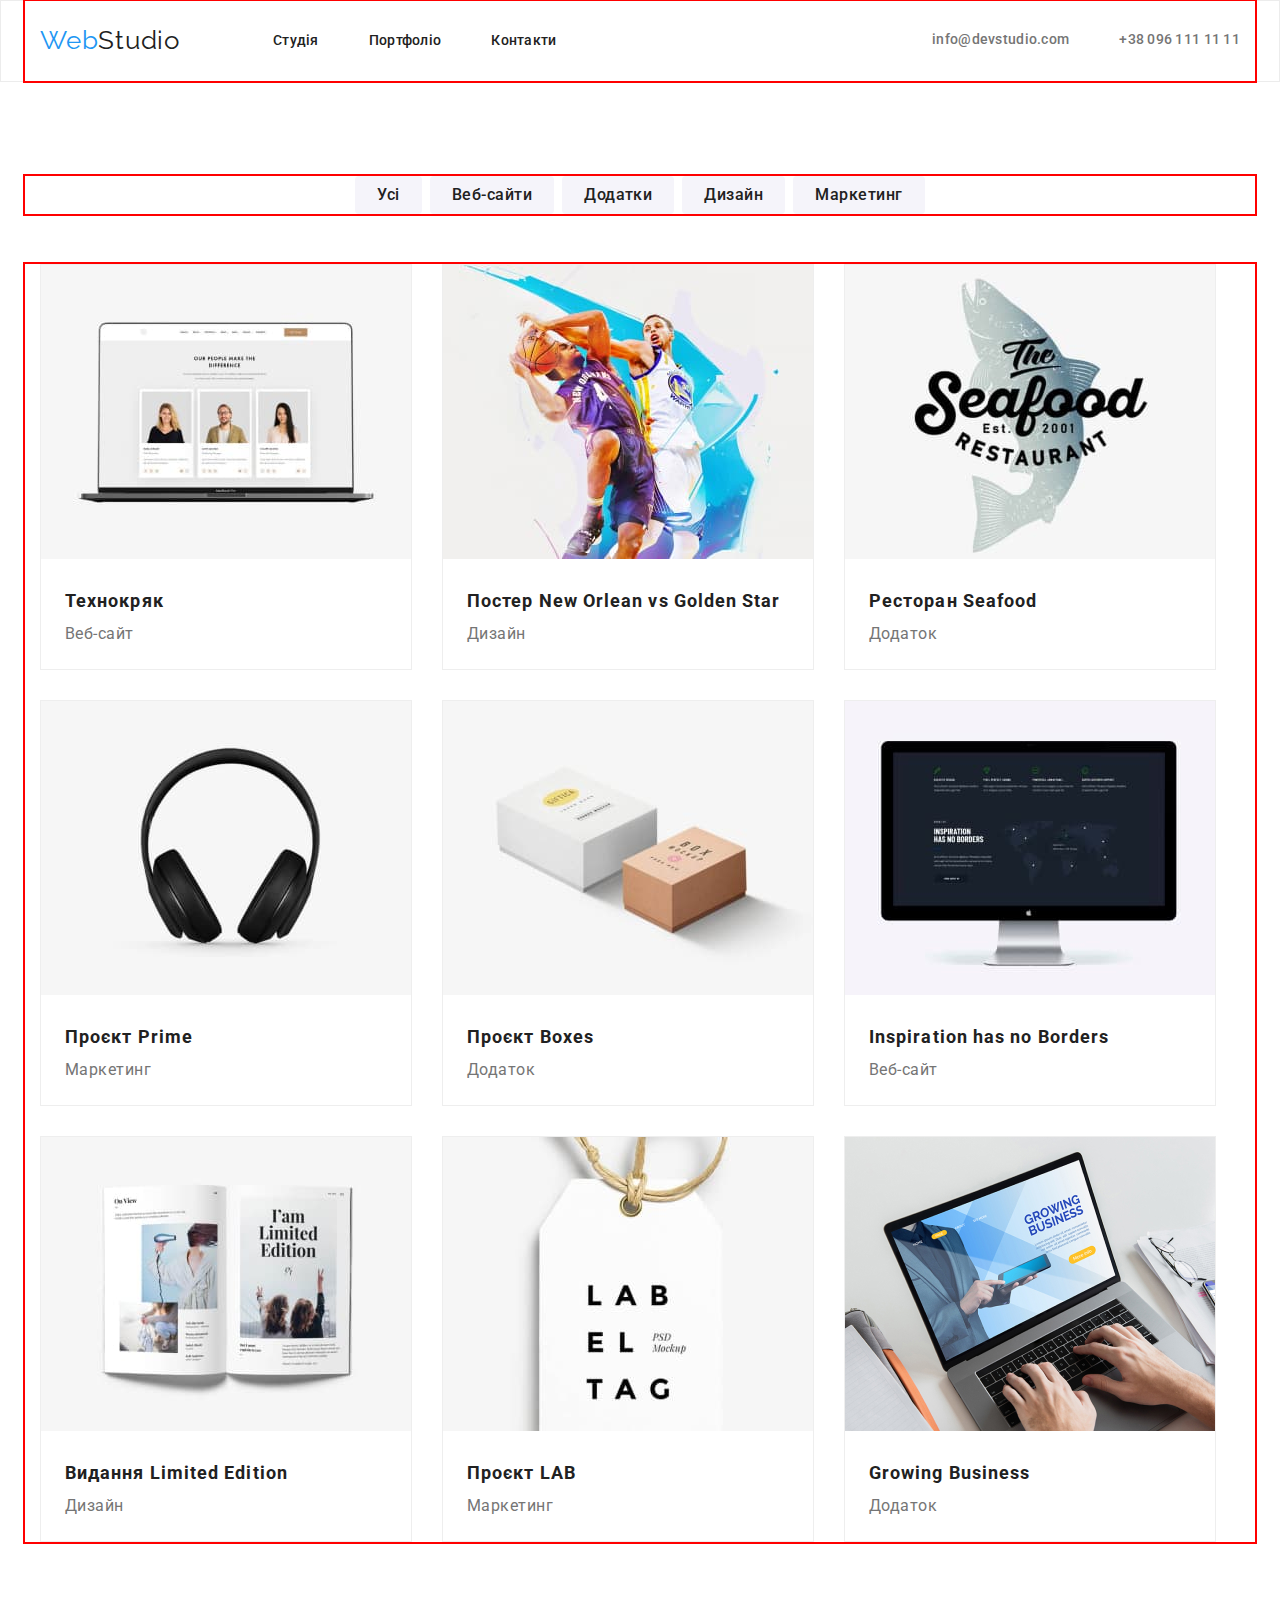
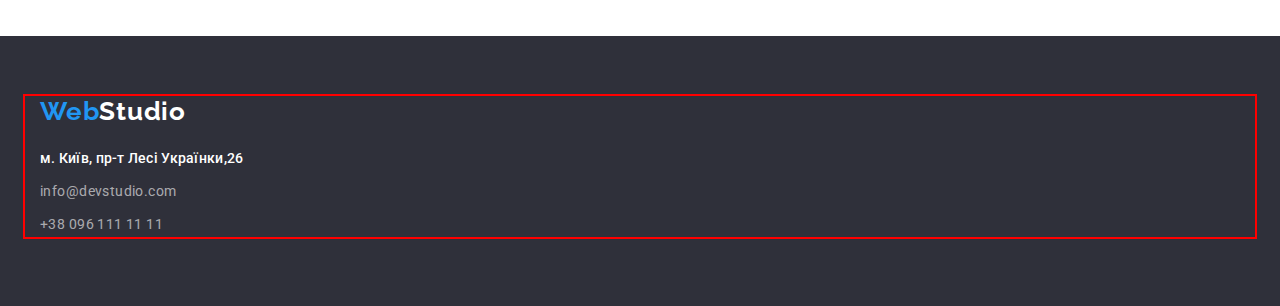
==== portfolio.html @ 54455fb8 "icons-svg" ====
<!DOCTYPE html>
<html lang="uk">
<head>
    <meta charset="UTF-8">
    <meta http-equiv="X-UA-Compatible" content="IE=edge">
    <meta name="viewport" content="width=device-width, initial-scale=1.0">
    <title>Портфоліо</title>
    <link rel="preconnect" href="https://fonts.googleapis.com">
    <link rel="preconnect" href="https://fonts.gstatic.com" crossorigin>
    <link href="https://fonts.googleapis.com/css2?family=Raleway:wght@700&family=Roboto:wght@400;500;700;900&display=swap"
    rel="stylesheet">
    <link rel="stylesheet" href="https://cdnjs.cloudflare.com/ajax/libs/modern-normalize/1.1.0/modern-normalize.min.css"
        integrity="sha512-wpPYUAdjBVSE4KJnH1VR1HeZfpl1ub8YT/NKx4PuQ5NmX2tKuGu6U/JRp5y+Y8XG2tV+wKQpNHVUX03MfMFn9Q=="
        crossorigin="anonymous" referrerpolicy="no-referrer" />
    <link rel="stylesheet" href="./css/styles.css">
</head>
<body>
    <!--Вкрхня лінія-->
    <header class="header">
        <div class="container header-container">
            <a href="./index.html" class="logo"><span class="accent">Web</span>Studio</a>
            <nav class="navigation">
                <ul class="header-nav">
                    <li>
                        <a class="header-nav-link" href="">Студія</a>
                    </li>
                    <li><a class="header-nav-link" class="header-nav-link" href="./portfolio.html">Портфоліо</a></li>
                    <li>
                        <a class="header-nav-link" href="">Контакти</a>
                    </li>
                </ul>
            </nav>
            <ul class="list header-contact-list">
                <li>
                    <a class="header-contact-link" href="mailto:info@devstudio.com">info@devstudio.com</a>
                </li>
                <li>
                    <a class="header-contact-link" href="tel:+380961111111">+38 096 111 11 11</a>
                </li>
            </ul>
        </div>
    
    </header>
    <main>
        <!--Фільтри-->
        <section class="filters">
        <!-- <h1>Головна</h1> -->
        <div class="container">
          <ul class="list-portfolio">
                <li><button class="filters-btn" type="button">Усі</button></li>
                <li><button class="filters-btn"type="button">Веб-сайти</button></li>
                <li><button class="filters-btn"type="button">Додатки</button></li>
                <li><button class="filters-btn"type="button">Дизайн</button></li>
                <li><button class="filters-btn" type="button">Маркетинг</button></li>
                </ul>
        </div>
        <div class="container">
            <ul class="list">
    <li class="varieties">
        <a class="options">
        <img src="images/tehno.jpg" alt="ноутбук" width="370" height="294">
        <div class="name-description">
        <h2 class="options-name">Технокряк</h2>
        <p class="options-addition">Веб-сайт</p>
        </div>
        </a>
    </li>
    <li class="varieties">
        <a>
        <img src="./images/poster.jpg" alt="Баскетболісти" width="370" height="294">
        <div class="name-description">
        <h2 class="options-name">Постер New Orlean vs Golden Star</h2>
        <p class="options-addition">Дизайн</p>
        </div>
        </a>
    </li>
    <li class="varieties">
        <a>
        <img src="./images/restoran.jpg" alt="морська їжа" width="370" height="294">
        <div class="name-description">
        <h2 class="options-name">Ресторан Seafood</h2>
        <p class="options-addition">Додаток</p>
        </div>
        </a>
    </li>
    <li class="varieties">
        <a>
        <img src="./images/proekt.jpg" alt="навушники" width="370" height="294">
        <div class="name-description">
        <h2 class="options-name">Проєкт Prime</h2>
        <p class="options-addition">Маркетинг</p>
        </div>
        </a>
    </li class="varieties">
    <li class="varieties">
        <a>
        <img src="./images/proektboxes.jpg" alt="Дві коробки" width="370" height="294">
        <div class="name-description">
        <h2 class="options-name">Проєкт Boxes</h2>
        <p class="options-addition">Додаток</p>
        </div>
        </a>
    </li>
    <li class="varieties">
        <a>
        <img src="./images/inspiration.jpg" alt="монітор" width="370" height="294">
        <div class="name-description">
        <h2 class="options-name">Inspiration has no Borders</h2>
        <p class="options-addition">Веб-сайт</p>
        </div>
        </a>
    </li>
    <li class="varieties">
        <a>
        <img src="./images/limited_edition.jpg" alt="журнал" width="370" height="294">
        <div class="name-description">
        <h2 class="options-name">Видання Limited Edition</h2>
        <p class="options-addition">Дизайн</p>
        </div>
        </a>
    </li>
    <li class="varieties">
        <a>
        <img src="./images/lab.jpg" alt="лейба" width="370" height="294">
        <div class="name-description">
        <h2 class="options-name">Проєкт LAB</h2>
        <p class="options-addition">Маркетинг</p>
        </div>
        </a>
    </li>
    <li class="varieties">
        <a>
        <img src="./images/growing.jpg" alt="ноутбук руки" width="370" height="294">
        <div class="name-description">
        <h2 class="options-name">Growing Business</h2>
        <p class="options-addition">Додаток</p>
        </div>
        </a>
    </li>
</ul>
</div>
</section>
    </main>
    <!-- Футер -->
<footer class="footer">
    <div class="container">
        <a class="footer-logo" href="./index.html"><span class="accent">Web</span>Studio</a>

        <address class="address">
            <ul>
                <li class="address-footer">
                    <a class="header-nav-link" href="ссылка google map" target="_blank" rel="noopener noreferrer">м.
                        Київ, пр-т Лесі Українки,26 </a>
                </li>
            
                <li class="address-footer">
                    <a class="header-contact-link" href="mailto:info@devstudio.com">info@devstudio.com</a>
                </li>
                <li class="address-footer">
                    <a class="header-contact-link" href="tel:380961111111">+38 096 111 11 11</a>
                </li>
            </ul>
        </address>
    </div>
</footer>
    
</body>
</html>
---- css/styles.css ----
:root {
    --color-accent:#2196F3;
    --color-white: #FFFFFF;
    --color-main-dark: #212121;
    --color-dark-black:#2F303A;
    --color-accent-black: #000000;
    --color-light-gray: #F5F4FA;
    --color-feature:#757575;
}

*, ::after, ::before {
    margin: 0;
    padding: 0;
    /* box-sizing: border-box; */
}

/* h1,
h2,
h3,
h4,
h5,
h6,
p {
    margin: 0;
} */

ul {
list-style: none;
}



body {
    font-family: 'Roboto', sans-serif;
    color: var(--color-main-dark);
    }  

button {
    cursor: pointer;
            font-size: 16px;
            line-height: 1.62;
            text-align: center;
            letter-spacing: 0.03em;
}


 .accent{
    color: var(--color-accent);
 }

.header {
    border: 1px solid #ECECEC;
}

.header-container {
    display: flex;
    align-items: center;
    
}

 .header a, 
  footer a {
    text-decoration: none;
    color: inherit;

 }

 .header a {
    padding-top: 24px;
    padding-bottom: 25px;
    display: block;
    
 }

.header-nav-link{
       
        font-weight: 500;
        font-size: 14px;
        line-height: 1.71;
        letter-spacing: 0.02em;
        text-decoration: none;
       
}

.list {

display: flex;
flex-wrap: wrap;
gap: 30px;

}

.header-contact-list {
    
column-gap: 50px;
margin-left: auto;


}

.container {
    width: 1200px;
    padding-left: 15px;
    padding-right: 15px;
    outline: 2px solid red;
    margin: 0 auto;
    
}

.logo {
font-family: Raleway;
font-size: 26px;
    line-height: 1.19;
    letter-spacing: 0.03em;
    margin-right: 93px;

}



.header-nav{
list-style: none;
display: flex;
column-gap: 50px;

}

.header .header-contact-link {
    
       align-items: center;
        display: flex;
        font-weight: 500;
        font-size: 14px;
        line-height: 1.14;
        letter-spacing: 0.02em;
        color: var(--color-feature);
        
        

}
.header-nav-link:hover,
.header-nav-link:focus,
.header-contact-link:hover,
.header-contact-link:focus{
        
    color: var(--color-accent);
   
}

.header-contact-link {
    
        font-size: 14px;
        line-height: 1.71;
        letter-spacing: 0.03em;
     color: rgba(255, 255, 255, 0.6);
    
     
}

.hero {
   max-width: 1600px;
   margin: 0 auto;
    
    background-repeat: no-repeat;
    background-position: center;
    background-image: linear-gradient(to bottom,rgba(47, 48, 58, 0.4),
    rgba(47, 48, 58, 0.4)),url(../images/img-overlay.jpg);
    
    background-color: var(--color-dark-black);
    padding-top: 200px;
    padding-bottom: 200px;
}

.hero-text {
    max-width: 696px;
    margin: 0 auto;
    margin-bottom: 30px;
    font-weight: 900;
    font-size: 44px;
    line-height: 1.36;
    text-align: center;
    letter-spacing: 0.06em;
    text-transform: uppercase;
    color: #FFFFFF;

}

.hero-btn{
    min-width: 216px; ;
    height: 50px; ;
    display: flex;
    align-items: center;
    margin: 0 auto;
    font-family: 'Roboto';
    font-style: normal;
    font-weight: 700;
    padding: 10px 28px;
    border: none;
    border-radius: 4px;
    font-size: 16px;
    line-height: 1.875;
    letter-spacing: 0.06em;
    color: var(--color-white);
    background-color: var(--color-accent);
}

.benefits{
    padding: 94px 0;
}

.advantages-img-container {
    display: flex; 
    align-items: center;
    justify-content: center;
    margin-bottom: 30px;
    width: 270px;
     height: 120px;
    background-color: var(--color-light-gray) ;

}

.benefits-list {
    display: flex;
    column-gap: 30px;
   
   
}

.benefits-header {
margin-bottom: 10px;
    font-size: 14px;
    line-height: 1.1428;
    letter-spacing: 0.03em;
    text-transform: uppercase;
    color: var(--color-main-dark);
}


.benefits-text {
    max-width: 270px;
    max-height: 98px;
    font-size: 14px;
    line-height: 1.71;
    letter-spacing: 0.03em;
    color: var(--color-feature)
    
   }

   .section {
    padding-bottom: 94px;
   }

.section-header {
   margin-bottom: 50px;
       font-size: 36px;
        line-height: 1.16;
        text-align: center;
        letter-spacing: 0.03em;
        
}

.team {
    padding-top: 94px;
    padding-bottom: 94px;
    background-color: var(--color-light-gray) ;
}

.name-profession {
padding-top: 30px;
padding-bottom: 16px;
}

.parameters {
    padding-bottom: 30px;
box-shadow: 0px 1px 3px rgba(0, 0, 0, 0.12), 0px 1px 1px rgba(0, 0, 0, 0.14), 0px 2px 1px rgba(0, 0, 0, 0.2);
    border-radius: 0px 0px 4px 4px;
}



.team-name {
   margin-bottom: 10px;
    font-weight: 500;
        font-size: 16px;
        line-height: 1.18;
        letter-spacing: 0.03em;
        text-align: center;
    
}
.team-position {
       
        font-size: 16px;
        line-height: 1.18;
        letter-spacing: 0.03em;
        text-align: center;
        color: var(--color-feature);
}



.social-icon-list {
    display: flex;
    justify-content: center;
    column-gap: 10px;

}


.social-icon-link {
    display: block;
    display: flex;
    align-items: center;
    justify-content: center;
    background-color: transparent;
    width: 44px;
    height: 44px;
    border-radius: 50%;
    cursor: pointer;
}

.social-icon-link:hover {
    background-color: var(--color-accent);
    
}

.social-icon-link:hover .team-social-icon {
    fill: var(--color-white);
}

.team-social-icon {
fill: #AFB1B8;
}



.footer {
    padding-top: 60px;
    padding-bottom: 60px;
    background-color: var(--color-dark-black);
    color: rgba(255, 255, 255, 0.6);
    
}

.footer-container {
    display: flex;
    align-items: baseline;
}

.logo-address {
    margin-right: 70px;
}


.footer-logo {
    display: block;
    font-family: 'Raleway';
        font-style: normal;
        padding-bottom: 20px;
       font-weight: 700;
        font-size: 26px;
        line-height: 1.19;
        letter-spacing: 0.03em;
        color: var(--color-white);
   
}
.address {
    font-weight: 400;
        font-style: normal;
        font-size: 14px;
        line-height: 1.71;
        letter-spacing: 0.03em;
        color: var(--color-white);
}

.address-footer {
    margin-bottom: 9px;
}



.footer-list > li:not(:last-child) {
margin-bottom: 9px;
}

.filters {
padding: 94px 0;

}


.filters-btn:hover,
.filter-btn:focus
 {
    background-color: var(--color-accent);
    color: var(--color-white);

}
.list-portfolio {
    margin-bottom: 50px;
    column-gap: 8px;
    display: block;
    display: flex;
    justify-content: center;
    align-items: center;
   
        
}
.filters-btn {
    font-family: 'Roboto';
        font-style: normal;
        padding: 6px 22px;
        font-weight: 500;
        font-size: 16px;
        line-height: 1.62;
        letter-spacing: 0.03em;
        text-align: center;
    color: var(--color-main-dark);
    font-family: inherit;
    border: none;
    border-radius: 4px;
        height: 38px;
        left: 957px;
        top: 174px;
        
    background-color: var(--color-light-gray);
    
     }
        
  
  .varieties {
        display: block;
        width: 370px;
        background-color: var(--color-white);
        border: 1px solid #EEEEEE;
        
  }
  
  .name-description {
    padding: 20px 24px 20px 24px;
  }

.options-name {
    
    font-weight: 700;
        font-size: 18px;
        line-height: 2;
        letter-spacing: 0.06em;
        color: var(--color-main-dark);
}

.options-addition {
    font-size: 16px;
    line-height: 1.88;
    letter-spacing: 0.03em;
    color: var(--color-feature);
}
   
.contact-icon {
    margin-right: 10px;
   align-items: center;
fill: currentcolor;

   }

.regular-customers {
    padding: 94px 0;
    
}


.customers-list {
    display: flex;
    column-gap: 30px;
    align-items: center;
        justify-content: space-between;
    }

.list-regular {
    border: 1px solid #AFB1B8;
    border-radius: 4px;
   
    
   
}

.list-regular > a {
    display: block;

}


.list-regular {
    display: flex;
    align-items: center;
        justify-content: center;
        width: 170px;
        height: 92px;
        cursor: pointer;
}

.list-regular:hover {
border-color: var(--color-accent);
}

.list-regular:hover .customer-icon {
fill: var(--color-accent);
}

.customer-icon {
    fill: #AFB1B8;
}

   .social-footer-list {
       display: flex;
       justify-content: center;
       column-gap: 10px;
       margin-top: 20px;

   }


   .social-footer-link {
       display: block;
       display: flex;
       align-items: center;
       justify-content: center;
       background-color: rgba(255, 255, 255, 0.1);
       width: 44px;
       height: 44px;
       border-radius: 50%;
       cursor: pointer;
   }

   .social-footer-link:hover {
       background-color: var(--color-accent);

   }

   .social-footer-link:hover .team-footer-icon {
       fill: var(--color-white);
   }

   .team-footer-icon {
       fill: #FFFFFF;
   }
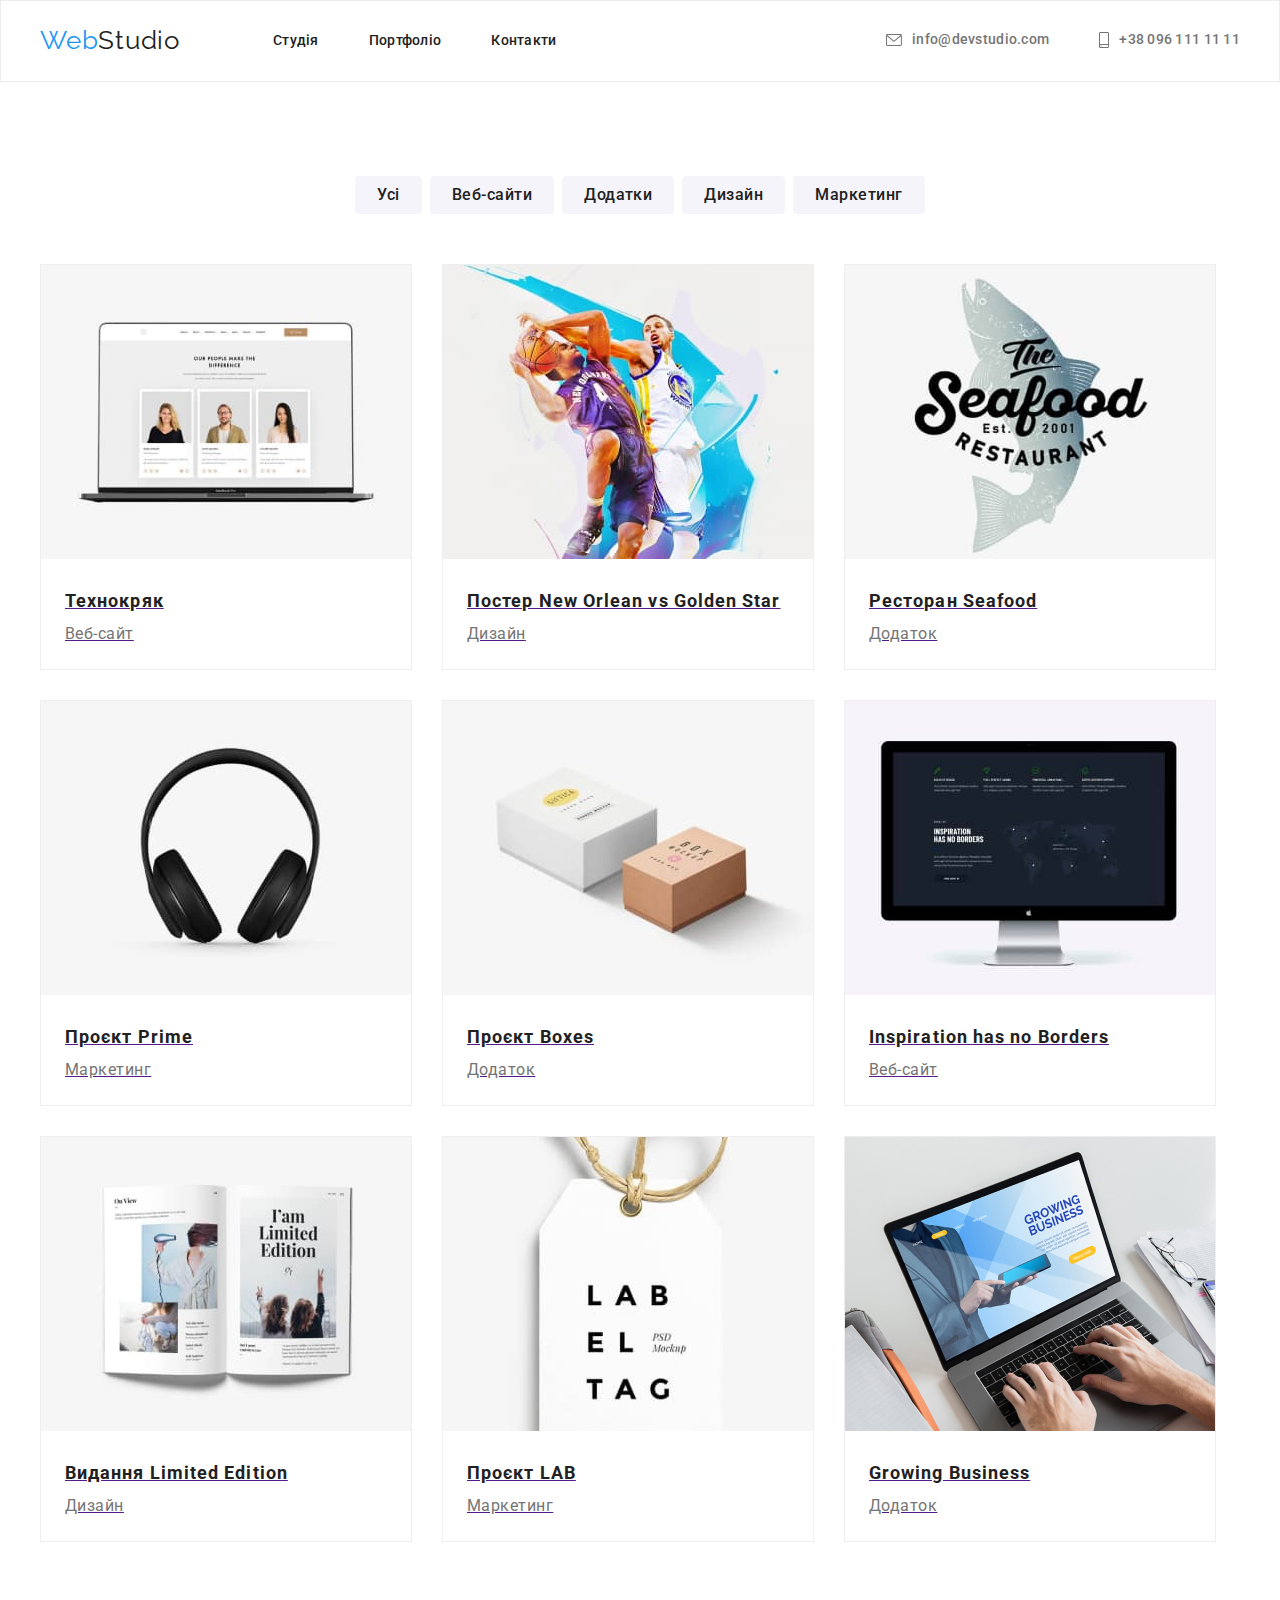
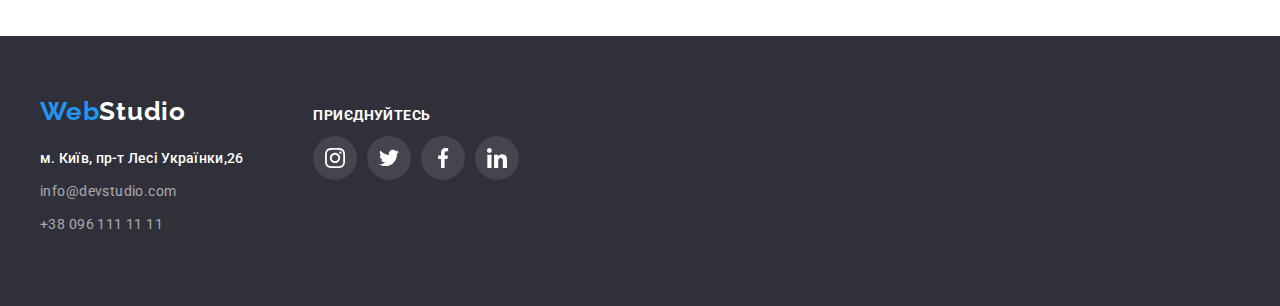
==== commit a26da403: "іконки та тіні" ====
--- a/portfolio.html
+++ b/portfolio.html
@@ -32,10 +32,19 @@
             </nav>
             <ul class="list header-contact-list">
                 <li>
-                    <a class="header-contact-link" href="mailto:info@devstudio.com">info@devstudio.com</a>
-                </li>
-                <li>
-                    <a class="header-contact-link" href="tel:+380961111111">+38 096 111 11 11</a>
+    
+                    <a class="header-contact-link" href="mailto:info@devstudio.com">
+                        <svg class="contact-icon" width="16" height="12">
+                            <use href="./images/symbol-defs.svg#icon-envelope"></use>
+                        </svg>info@devstudio.com</a>
+    
+                </li>
+                <li>
+                    <a class="header-contact-link" href="tel:+380961111111"><svg class="contact-icon" width="10"
+                            height="16">
+                            <use href="./images/symbol-defs.svg#icon-smartphone"></use>
+                        </svg>+38 096 111 11 11</a>
+    
                 </li>
             </ul>
         </div>
@@ -57,7 +66,7 @@
         <div class="container">
             <ul class="list">
     <li class="varieties">
-        <a class="options">
+        <a href=""class="portfolio-link">
         <img src="images/tehno.jpg" alt="ноутбук" width="370" height="294">
         <div class="name-description">
         <h2 class="options-name">Технокряк</h2>
@@ -66,7 +75,7 @@
         </a>
     </li>
     <li class="varieties">
-        <a>
+        <a href=""class="portfolio-link">
         <img src="./images/poster.jpg" alt="Баскетболісти" width="370" height="294">
         <div class="name-description">
         <h2 class="options-name">Постер New Orlean vs Golden Star</h2>
@@ -75,7 +84,7 @@
         </a>
     </li>
     <li class="varieties">
-        <a>
+        <a href=""class="portfolio-link">
         <img src="./images/restoran.jpg" alt="морська їжа" width="370" height="294">
         <div class="name-description">
         <h2 class="options-name">Ресторан Seafood</h2>
@@ -84,7 +93,7 @@
         </a>
     </li>
     <li class="varieties">
-        <a>
+        <a href=""class="portfolio-link">
         <img src="./images/proekt.jpg" alt="навушники" width="370" height="294">
         <div class="name-description">
         <h2 class="options-name">Проєкт Prime</h2>
@@ -93,7 +102,7 @@
         </a>
     </li class="varieties">
     <li class="varieties">
-        <a>
+        <a href=""class="portfolio-link">
         <img src="./images/proektboxes.jpg" alt="Дві коробки" width="370" height="294">
         <div class="name-description">
         <h2 class="options-name">Проєкт Boxes</h2>
@@ -102,7 +111,7 @@
         </a>
     </li>
     <li class="varieties">
-        <a>
+        <a href=""class="portfolio-link">
         <img src="./images/inspiration.jpg" alt="монітор" width="370" height="294">
         <div class="name-description">
         <h2 class="options-name">Inspiration has no Borders</h2>
@@ -111,7 +120,7 @@
         </a>
     </li>
     <li class="varieties">
-        <a>
+        <a href=""class="portfolio-link">
         <img src="./images/limited_edition.jpg" alt="журнал" width="370" height="294">
         <div class="name-description">
         <h2 class="options-name">Видання Limited Edition</h2>
@@ -120,7 +129,7 @@
         </a>
     </li>
     <li class="varieties">
-        <a>
+        <a href=""class="portfolio-link">
         <img src="./images/lab.jpg" alt="лейба" width="370" height="294">
         <div class="name-description">
         <h2 class="options-name">Проєкт LAB</h2>
@@ -129,7 +138,7 @@
         </a>
     </li>
     <li class="varieties">
-        <a>
+        <a href=""class="portfolio-link">
         <img src="./images/growing.jpg" alt="ноутбук руки" width="370" height="294">
         <div class="name-description">
         <h2 class="options-name">Growing Business</h2>
@@ -143,24 +152,61 @@
     </main>
     <!-- Футер -->
 <footer class="footer">
-    <div class="container">
-        <a class="footer-logo" href="./index.html"><span class="accent">Web</span>Studio</a>
+    <div class="container footer-container">
+        <div class="logo-address">
+            <a class="footer-logo" href="./index.html"><span class="accent">Web</span>Studio</a>
 
-        <address class="address">
-            <ul>
-                <li class="address-footer">
-                    <a class="header-nav-link" href="ссылка google map" target="_blank" rel="noopener noreferrer">м.
-                        Київ, пр-т Лесі Українки,26 </a>
-                </li>
-            
-                <li class="address-footer">
-                    <a class="header-contact-link" href="mailto:info@devstudio.com">info@devstudio.com</a>
-                </li>
-                <li class="address-footer">
-                    <a class="header-contact-link" href="tel:380961111111">+38 096 111 11 11</a>
+            <address class="address">
+                <ul>
+                    <li class="address-footer">
+                        <a class="header-nav-link" href="ссылка google map" target="_blank" rel="noopener noreferrer">м.
+                            Київ, пр-т Лесі Українки,26 </a>
+                    </li>
+                    <li class="address-footer">
+                        <a class="header-contact-link" href="mailto:info@devstudio.com">info@devstudio.com</a>
+                    </li>
+                    <li class="address-footer">
+                        <a class="header-contact-link" href="tel:380961111111">+38 096 111 11 11</a>
+                    </li>
+                </ul>
+            </address>
+        </div>
+        <div>
+            <h3 class="title-footer">приєднуйтесь</h3>
+            <ul class="social-footer-list">
+                <li>
+                    <a class="social-footer-link">
+                        <svg class="team-footer-icon" width="20" height="20">
+                            <use href="./images/symbol-defs.svg#icon-instagram"></use>
+                        </svg>
+                    </a>
+                </li>
+                <li>
+                    <a class="social-footer-link">
+                        <svg class="team-footer-icon" width="20" height="20">
+                            <use href="./images/symbol-defs.svg#icon-twitter"></use>
+                        </svg>
+                    </a>
+                </li>
+                <li>
+                    <a class="social-footer-link">
+                        <svg class="team-footer-icon" width="20" height="20">
+                            <use href="./images/symbol-defs.svg#icon-facebook"></use>
+                        </svg>
+                    </a>
+                </li>
+                <li>
+                    <a class="social-footer-link">
+                        <svg class="team-footer-icon" width="20" height="20">
+                            <use href="./images/symbol-defs.svg#icon-linkedin"></use>
+                        </svg>
+                    </a>
                 </li>
             </ul>
-        </address>
+            </li>
+            </ul>
+        </div>
+
     </div>
 </footer>
     
--- a/css/styles.css
+++ b/css/styles.css
@@ -102,7 +102,7 @@
     width: 1200px;
     padding-left: 15px;
     padding-right: 15px;
-    outline: 2px solid red;
+    /* outline: 2px solid red; */
     margin: 0 auto;
     
 }
@@ -376,7 +376,17 @@
     margin-bottom: 9px;
 }
 
-
+.title-footer {
+    font-family: 'Roboto';
+        font-style: normal;
+        font-weight: 700;
+        font-size: 14px;
+            line-height: 1.14px;
+            letter-spacing: 0.03em;
+            text-transform: uppercase;
+        color: var(--color-white);
+
+}
 
 .footer-list > li:not(:last-child) {
 margin-bottom: 9px;
@@ -402,9 +412,29 @@
     display: flex;
     justify-content: center;
     align-items: center;
-   
-        
-}
+         
+}
+.filters-btn:hover,
+.filters-btn:focus {
+    box-shadow: 0px 3px 1px rgba(0, 0, 0, 0.1),
+     0px 1px 2px rgba(0, 0, 0, 0.08),
+      0px 2px 2px rgba(0, 0, 0, 0.12);
+       
+}
+
+/* box-shadow: 0px 3px 1px rgba(0, 0, 0, 0.1),
+0px 1px 2px rgba(0, 0, 0, 0.08),
+0px 2px 2px rgba(0, 0, 0, 0.12);
+border-radius: 4px; */
+
+.varieties:hover,
+.varieties:focus {
+    box-shadow: 0px 1px 1px rgba(0, 0, 0, 0.12),
+     0px 4px 4px rgba(0, 0, 0, 0.06), 
+     1px 4px 6px rgba(0, 0, 0, 0.16);
+}
+
+
 .filters-btn {
     font-family: 'Roboto';
         font-style: normal;
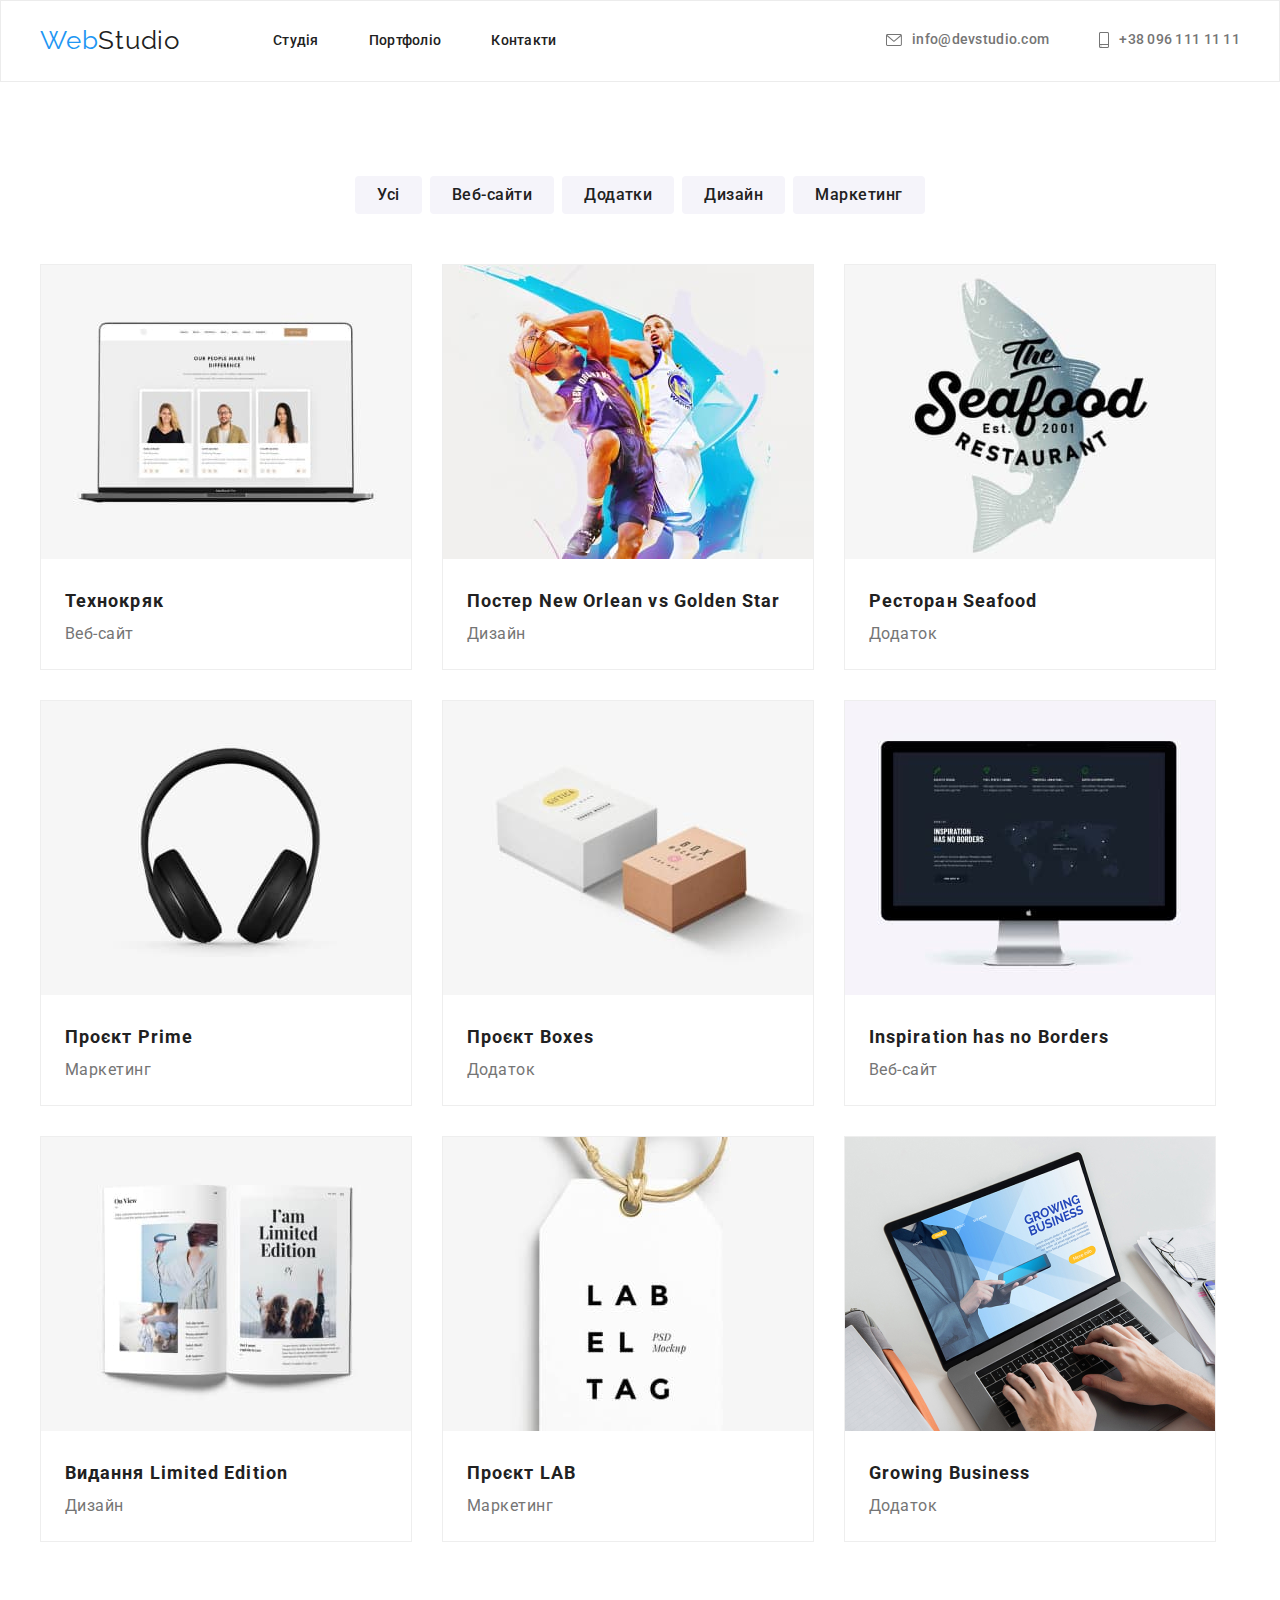
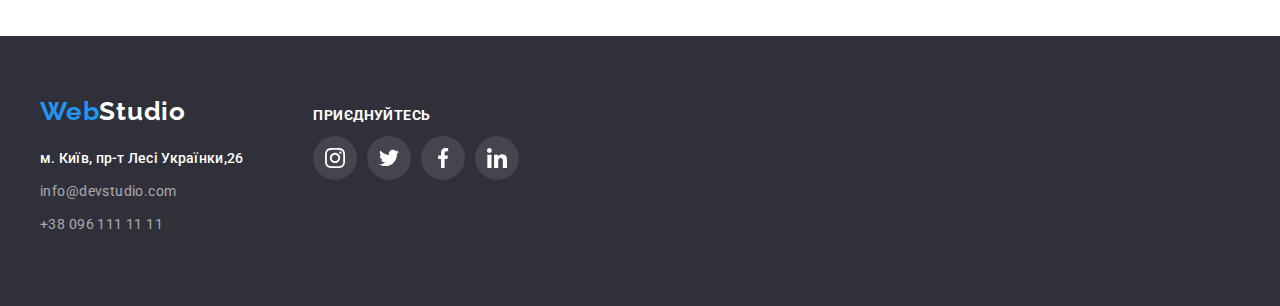
==== commit f5829c99: "виправлення ховер фокус" ====
--- a/portfolio.html
+++ b/portfolio.html
@@ -66,7 +66,7 @@
         <div class="container">
             <ul class="list">
     <li class="varieties">
-        <a href=""class="portfolio-link">
+        <a href="" class="portfolio-link">
         <img src="images/tehno.jpg" alt="ноутбук" width="370" height="294">
         <div class="name-description">
         <h2 class="options-name">Технокряк</h2>
@@ -75,7 +75,7 @@
         </a>
     </li>
     <li class="varieties">
-        <a href=""class="portfolio-link">
+        <a href="" class="portfolio-link">
         <img src="./images/poster.jpg" alt="Баскетболісти" width="370" height="294">
         <div class="name-description">
         <h2 class="options-name">Постер New Orlean vs Golden Star</h2>
@@ -84,7 +84,7 @@
         </a>
     </li>
     <li class="varieties">
-        <a href=""class="portfolio-link">
+        <a href="" class="portfolio-link">
         <img src="./images/restoran.jpg" alt="морська їжа" width="370" height="294">
         <div class="name-description">
         <h2 class="options-name">Ресторан Seafood</h2>
@@ -93,7 +93,7 @@
         </a>
     </li>
     <li class="varieties">
-        <a href=""class="portfolio-link">
+        <a href="" class="portfolio-link">
         <img src="./images/proekt.jpg" alt="навушники" width="370" height="294">
         <div class="name-description">
         <h2 class="options-name">Проєкт Prime</h2>
@@ -102,7 +102,7 @@
         </a>
     </li class="varieties">
     <li class="varieties">
-        <a href=""class="portfolio-link">
+        <a href="" class="portfolio-link">
         <img src="./images/proektboxes.jpg" alt="Дві коробки" width="370" height="294">
         <div class="name-description">
         <h2 class="options-name">Проєкт Boxes</h2>
@@ -111,7 +111,7 @@
         </a>
     </li>
     <li class="varieties">
-        <a href=""class="portfolio-link">
+        <a href="" class="portfolio-link">
         <img src="./images/inspiration.jpg" alt="монітор" width="370" height="294">
         <div class="name-description">
         <h2 class="options-name">Inspiration has no Borders</h2>
@@ -120,7 +120,7 @@
         </a>
     </li>
     <li class="varieties">
-        <a href=""class="portfolio-link">
+        <a href="" class="portfolio-link">
         <img src="./images/limited_edition.jpg" alt="журнал" width="370" height="294">
         <div class="name-description">
         <h2 class="options-name">Видання Limited Edition</h2>
@@ -129,7 +129,7 @@
         </a>
     </li>
     <li class="varieties">
-        <a href=""class="portfolio-link">
+        <a href="" class="portfolio-link">
         <img src="./images/lab.jpg" alt="лейба" width="370" height="294">
         <div class="name-description">
         <h2 class="options-name">Проєкт LAB</h2>
@@ -138,7 +138,7 @@
         </a>
     </li>
     <li class="varieties">
-        <a href=""class="portfolio-link">
+        <a href="" class="portfolio-link">
         <img src="./images/growing.jpg" alt="ноутбук руки" width="370" height="294">
         <div class="name-description">
         <h2 class="options-name">Growing Business</h2>
@@ -155,7 +155,7 @@
     <div class="container footer-container">
         <div class="logo-address">
             <a class="footer-logo" href="./index.html"><span class="accent">Web</span>Studio</a>
-
+    
             <address class="address">
                 <ul>
                     <li class="address-footer">
@@ -175,28 +175,28 @@
             <h3 class="title-footer">приєднуйтесь</h3>
             <ul class="social-footer-list">
                 <li>
-                    <a class="social-footer-link">
+                    <a class="social-footer-link" href="">
                         <svg class="team-footer-icon" width="20" height="20">
                             <use href="./images/symbol-defs.svg#icon-instagram"></use>
                         </svg>
                     </a>
                 </li>
                 <li>
-                    <a class="social-footer-link">
+                    <a class="social-footer-link" href="">
                         <svg class="team-footer-icon" width="20" height="20">
                             <use href="./images/symbol-defs.svg#icon-twitter"></use>
                         </svg>
                     </a>
                 </li>
                 <li>
-                    <a class="social-footer-link">
+                    <a class="social-footer-link" href="">
                         <svg class="team-footer-icon" width="20" height="20">
                             <use href="./images/symbol-defs.svg#icon-facebook"></use>
                         </svg>
                     </a>
                 </li>
                 <li>
-                    <a class="social-footer-link">
+                    <a class="social-footer-link" href="">
                         <svg class="team-footer-icon" width="20" height="20">
                             <use href="./images/symbol-defs.svg#icon-linkedin"></use>
                         </svg>
@@ -206,6 +206,8 @@
             </li>
             </ul>
         </div>
+    
+    </div>
 
     </div>
 </footer>
--- a/css/styles.css
+++ b/css/styles.css
@@ -243,7 +243,6 @@
     line-height: 1.71;
     letter-spacing: 0.03em;
     color: var(--color-feature)
-    
    }
 
    .section {
@@ -272,6 +271,7 @@
 
 .parameters {
     padding-bottom: 30px;
+   background-color: var(--color-white);
 box-shadow: 0px 1px 3px rgba(0, 0, 0, 0.12), 0px 1px 1px rgba(0, 0, 0, 0.14), 0px 2px 1px rgba(0, 0, 0, 0.2);
     border-radius: 0px 0px 4px 4px;
 }
@@ -302,6 +302,7 @@
     display: flex;
     justify-content: center;
     column-gap: 10px;
+    
 
 }
 
@@ -316,14 +317,18 @@
     height: 44px;
     border-radius: 50%;
     cursor: pointer;
-}
-
-.social-icon-link:hover {
+    
+}
+
+.social-icon-link:hover,
+ .social-icon-link:focus {
     background-color: var(--color-accent);
     
 }
 
-.social-icon-link:hover .team-social-icon {
+.social-icon-link:hover .team-social-icon,
+.social-icon-link:focus .team-social-icon
+ {
     fill: var(--color-white);
 }
 
@@ -398,13 +403,8 @@
 }
 
 
-.filters-btn:hover,
-.filter-btn:focus
- {
-    background-color: var(--color-accent);
-    color: var(--color-white);
-
-}
+
+
 .list-portfolio {
     margin-bottom: 50px;
     column-gap: 8px;
@@ -414,18 +414,8 @@
     align-items: center;
          
 }
-.filters-btn:hover,
-.filters-btn:focus {
-    box-shadow: 0px 3px 1px rgba(0, 0, 0, 0.1),
-     0px 1px 2px rgba(0, 0, 0, 0.08),
-      0px 2px 2px rgba(0, 0, 0, 0.12);
-       
-}
-
-/* box-shadow: 0px 3px 1px rgba(0, 0, 0, 0.1),
-0px 1px 2px rgba(0, 0, 0, 0.08),
-0px 2px 2px rgba(0, 0, 0, 0.12);
-border-radius: 4px; */
+
+
 
 .varieties:hover,
 .varieties:focus {
@@ -434,6 +424,9 @@
      1px 4px 6px rgba(0, 0, 0, 0.16);
 }
 
+.portfolio-link {
+    text-decoration: none;
+}
 
 .filters-btn {
     font-family: 'Roboto';
@@ -451,10 +444,20 @@
         height: 38px;
         left: 957px;
         top: 174px;
-        
+       
     background-color: var(--color-light-gray);
     
      }
+
+         .filters-btn:hover,
+         .filters-btn:focus {
+             background-color: var(--color-accent);
+             color: var(--color-white);
+             box-shadow: 0px 3px 1px rgba(0, 0, 0, 0.1),
+                 0px 1px 2px rgba(0, 0, 0, 0.08),
+                 0px 2px 2px rgba(0, 0, 0, 0.12);
+    
+         }
         
   
   .varieties {
@@ -467,6 +470,7 @@
   
   .name-description {
     padding: 20px 24px 20px 24px;
+   
   }
 
 .options-name {
@@ -483,6 +487,7 @@
     line-height: 1.88;
     letter-spacing: 0.03em;
     color: var(--color-feature);
+    
 }
    
 .contact-icon {
@@ -526,13 +531,18 @@
         width: 170px;
         height: 92px;
         cursor: pointer;
-}
-
-.list-regular:hover {
+        border: 1px solid #AFB1B8;
+        border-radius: 4px;
+       
+}
+
+.list-regular:hover, 
+.list-regular:focus {
 border-color: var(--color-accent);
 }
 
-.list-regular:hover .customer-icon {
+.list-regular:hover .customer-icon,
+.list-regular:focus .customer-icon {
 fill: var(--color-accent);
 }
 
@@ -561,12 +571,14 @@
        cursor: pointer;
    }
 
-   .social-footer-link:hover {
+   .social-footer-link:hover,
+   .social-footer-link:focus {
        background-color: var(--color-accent);
 
    }
 
-   .social-footer-link:hover .team-footer-icon {
+   .social-footer-link:hover .team-footer-icon,
+   .social-footer-link:focus .team-footer-icon {
        fill: var(--color-white);
    }
 
